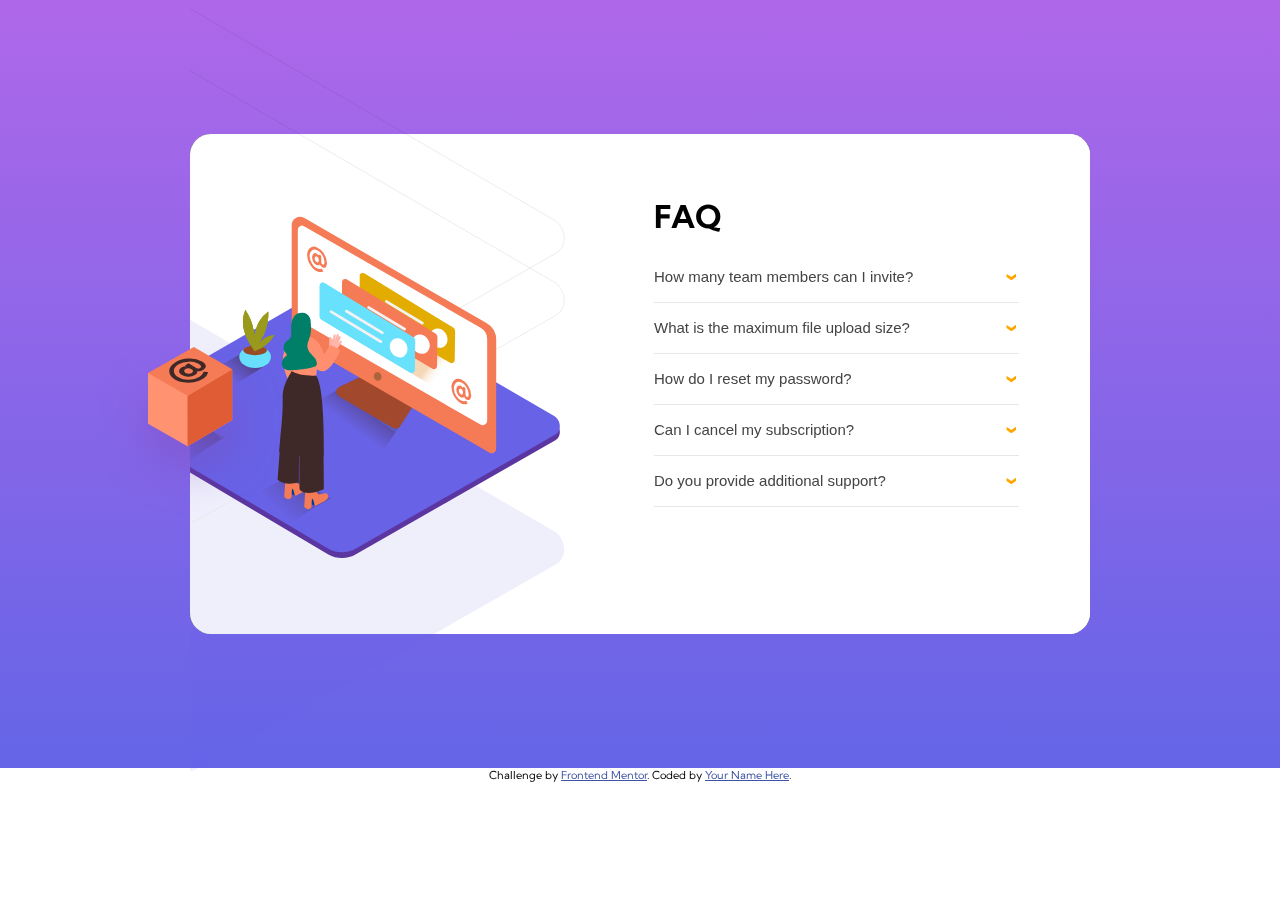
==== index.html @ ad5f296d "faq backdrop" ====
<!DOCTYPE html>
<html lang="en">
<head>
  <meta charset="UTF-8">
  <meta name="viewport" content="width=device-width, initial-scale=1.0"> <!-- displays site properly based on user's device -->

  <link rel="icon" type="image/png" sizes="32x32" href="./images/favicon-32x32.png">

  <link rel="stylesheet" href="css/style.css">
  
  <title>Frontend Mentor | FAQ Accordion Card</title>

</head>
<body>
  <main>
    <div class="card">
      <div class="col" id="column1">
        <div class="imgWrapper">
        <img src="/images/bg-pattern-desktop.svg" id="patternDesktop">

        <img src="/images/illustration-woman-online-desktop.svg" id="womanDesktop">

        </div>
        <img src="/images/illustration-box-desktop.svg" id="boxDesktop">
      </div>
      <!-- <img src="/images/illustration-box-desktop.svg" id="boxDesktop"> -->
      <div class="col" id="column2">
        <div id="column2Wrapper">
        <div class="col-header">FAQ</div>

        <div class="accordion-wrapper">

          <button class="accordion">How many team members can I invite?</button>
          <div class="panel">
            <p>You can invite up to 2 additional users on the Free plan. There is no limit on team members for the Premium plan.</p>
          </div>

          <button class="accordion">What is the maximum file upload size?</button>
          <div class="panel">
            <p>No more than 2GB. All files in your account must fit your allotted storage space.</p>
          </div>

          <button class="accordion">How do I reset my password?</button>
          <div class="panel">
            <p> Click “Forgot password” from the login page or “Change password” from your profile page. A reset link will be emailed to you.</p>
          </div>

          <button class="accordion">Can I cancel my subscription?</button>
          <div class="panel">
            <p>Yes! Send us a message and we’ll process your request no questions asked.</p>
          </div>

          <button class="accordion">Do you provide additional support?</button>
          <div class="panel">
            <p>Chat and email support is available 24/7. Phone lines are open during normal business hours.</p>
          </div>

        </div>

        </div>


      </div>
    </div>
  </main>

  <div class="attribution">
    Challenge by <a href="https://www.frontendmentor.io?ref=challenge" target="_blank">Frontend Mentor</a>. 
    Coded by <a href="#">Your Name Here</a>.
  </div>
  <script src="https://code.jquery.com/jquery-3.6.3.js"></script>
  <script src="/js/script.js"></script>
</body>
</html>
---- css/style.css ----
@import url('https://fonts.googleapis.com/css2?family=Kumbh+Sans:wght@400;700&display=swap');

html {
    font-family: 'Kumbh Sans', sans-serif;
    font-size: 14px;
    font-weight: 400;
}

body {
    display: flex;
    flex-direction: column;
    justify-content: center;
    align-items: center;
    margin: unset;
}

main {
    display: flex;
    flex-direction: column;
    justify-content: center;
    align-items: center;
    background-image: linear-gradient(hsl(273, 75%, 66%), hsl(240, 73%, 65%));
    background-repeat: no-repeat;
    max-width: 1440px;
    min-width: 375px;
    width: 100%;
    height: 768px;
}

.card {
    display: flex;
    flex-direction: row;
    justify-content: center;
    max-width: 900px;
    max-height: 500px;
    height: 100%;
    width: 100%;
    background-color: white;
    border-radius: 1.5rem;
    /* overflow: hidden; */
    backdrop-filter: invert(1);
}

.col {
    display: flex;
    flex-direction: column;
    justify-content: center;
    flex-grow: 1;
    flex-basis: 0;
    overflow: hidden;
}

/*****************/
/* COLUMN 1 LEFT */
/*****************/

.imgWrapper {
    position: absolute;
    overflow: hidden;
}

#column1 {
    /* position: relative;
    top: 0;
    left: 0; */
    align-self: center;
}

img#patternDesktop {
    position: relative;
    width: 800px;
    left: -425px;
    top: 0;
}

img#womanDesktop {
    position: absolute;
    width: 450px;
    left: -80px;
    top: 225px;
}

img#boxDesktop {
    position: absolute;
    width: 180px;
    margin-left: -90px;
    margin-bottom: -95px;
    /* z-index: 1; */
}

/******************/
/* COLUMN 2 RIGHT */
/******************/

#column2 {
    align-self: flex-start;
    justify-content: flex-start;
    height: 100%;
    z-index: 2;
    background-color: rgba(255, 255, 255, 0.75);
    border-top-right-radius: 1.5rem;
    border-bottom-right-radius: 1.5rem;
    /* padding-left: 1rem;
    margin-left: -1rem; */
}
#column2Wrapper {
    backdrop-filter: blur(10px);
    padding-left: 1rem;
}
.col-header {
    font-size: 2.25rem;
    font-weight: 700;
    margin-top: 2em;
    margin-bottom: 0.5em;
}

/******************/
/* ACCORDION */
/******************/

.accordion-wrapper {
    max-width: 365px;
    padding-right: 2rem;

}
.accordion {
    display: flex;
    flex-direction: row;
    justify-content: space-between;
    background-color: unset;
    color: #444;
    cursor: pointer;
    padding: 18px 0px;
    width: 100%;
    border: none;
    text-align: left;
    outline: none;
    font-size: 15px;
    transition: 0.4s;
    line-height: 1rem;
}
  
.active {
    font-weight: 700;
}

.accordion:not(.active):hover {
    color: orange;
}

.accordion:after {
    content: '\2039';
    color: orange;
    font-weight: bold;
    float: right;
    margin-right: 5px;
    font-size: 24px;
    rotate: -90deg;
    margin-left: 0.5rem;
}

.active:after {
    rotate: 90deg;
    margin-right: 2px;
}

.panel {
    /* background-color: white; */
    max-height: 0;
    overflow: hidden;
    transition: max-height 0.2s ease-out;
    border-bottom: 1px solid hsl(240, 5%, 91%);
    padding-right: 1.5rem;
}

.panel>p {
    margin: 0;
    padding: 0 0 18px 0;    
}

/******************/
/* FOOTER */
/******************/


.attribution { font-size: 11px; text-align: center; }
.attribution a { color: hsl(228, 45%, 44%); }
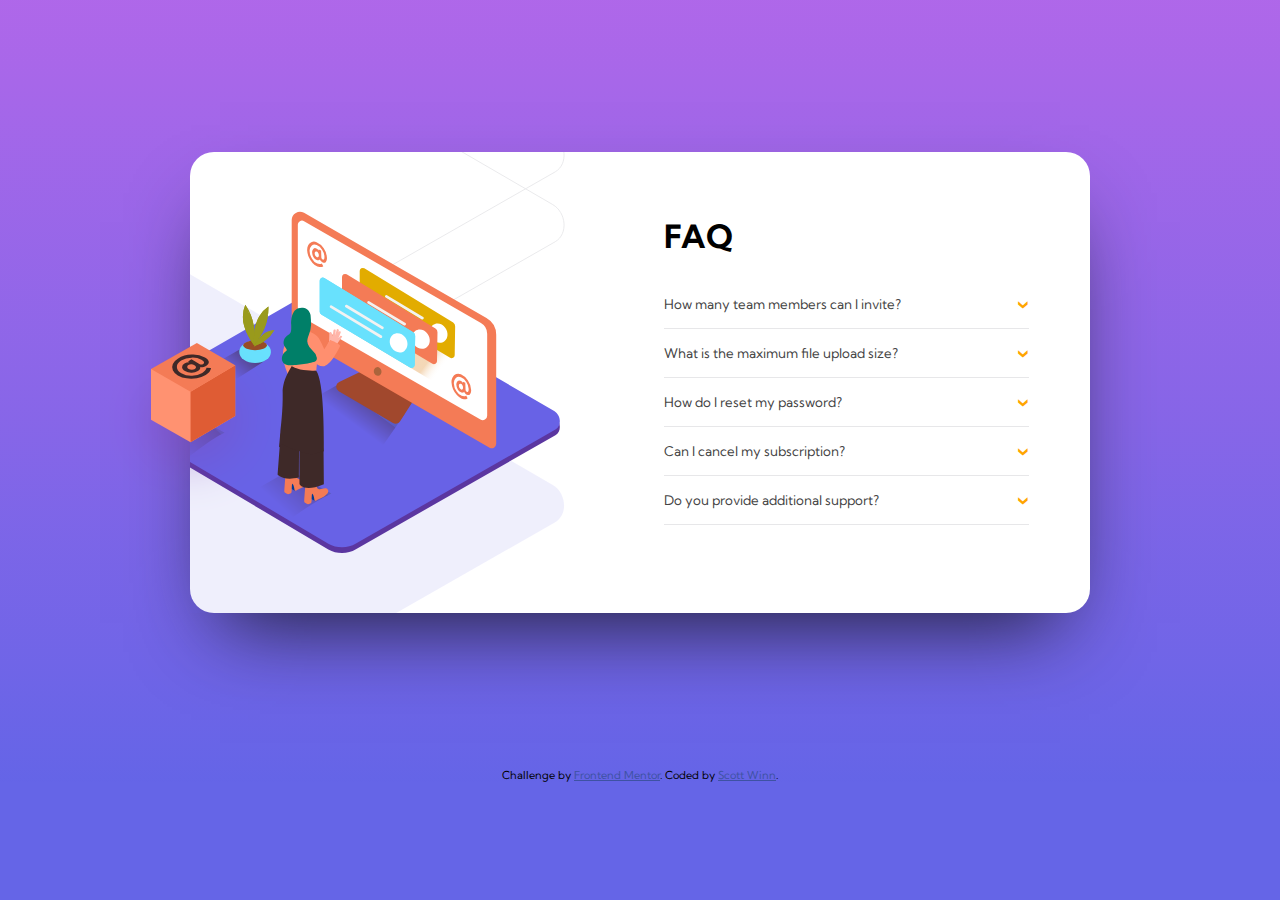
==== commit f81d17de: "change filenames" ====
--- a/index.html
+++ b/index.html
@@ -7,67 +7,68 @@
   <link rel="icon" type="image/png" sizes="32x32" href="./images/favicon-32x32.png">
 
   <link rel="stylesheet" href="css/style.css">
+  <!-- <link rel="stylesheet" media="screen and (max-width: 479px)" href="css/style-mobile.css"> -->
   
   <title>Frontend Mentor | FAQ Accordion Card</title>
 
 </head>
 <body>
-  <main>
-    <div class="card">
-      <div class="col" id="column1">
-        <div class="imgWrapper">
-        <img src="/images/bg-pattern-desktop.svg" id="patternDesktop">
+  <main class="main">
+    <section class="faq">
+      <div class="faq__card">
+        <div class="faq__column faq__column--left">
+          <div class="faq__image--box"></div>
+          <div class="faq__image--woman"></div>
+        </div>
+        <div class="faq__column faq__column--right">
+          <div class="faq__column-wrapper">
+            <div class="faq__header">FAQ</div>
 
-        <img src="/images/illustration-woman-online-desktop.svg" id="womanDesktop">
+            <div class="faq__accordion">
+
+              <button class="accordion">How many team members can I invite?</button>
+              <div class="panel">
+                <p>You can invite up to 2 additional users on the Free plan. There is no limit on team members for the Premium plan.</p>
+              </div>
+
+              <button class="accordion">What is the maximum file upload size?</button>
+              <div class="panel">
+                <p>No more than 2GB. All files in your account must fit your allotted storage space.</p>
+              </div>
+
+              <button class="accordion">How do I reset my password?</button>
+              <div class="panel">
+                <p> Click “Forgot password” from the login page or “Change password” from your profile page. A reset link will be emailed to you.</p>
+              </div>
+
+              <button class="accordion">Can I cancel my subscription?</button>
+              <div class="panel">
+                <p>Yes! Send us a message and we’ll process your request no questions asked.</p>
+              </div>
+
+              <button class="accordion">Do you provide additional support?</button>
+              <div class="panel">
+                <p>Chat and email support is available 24/7. Phone lines are open during normal business hours.</p>
+              </div>
+
+            </div>
+
+          </div>
+
 
         </div>
-        <img src="/images/illustration-box-desktop.svg" id="boxDesktop">
       </div>
-      <!-- <img src="/images/illustration-box-desktop.svg" id="boxDesktop"> -->
-      <div class="col" id="column2">
-        <div id="column2Wrapper">
-        <div class="col-header">FAQ</div>
+    </section>
 
-        <div class="accordion-wrapper">
-
-          <button class="accordion">How many team members can I invite?</button>
-          <div class="panel">
-            <p>You can invite up to 2 additional users on the Free plan. There is no limit on team members for the Premium plan.</p>
-          </div>
-
-          <button class="accordion">What is the maximum file upload size?</button>
-          <div class="panel">
-            <p>No more than 2GB. All files in your account must fit your allotted storage space.</p>
-          </div>
-
-          <button class="accordion">How do I reset my password?</button>
-          <div class="panel">
-            <p> Click “Forgot password” from the login page or “Change password” from your profile page. A reset link will be emailed to you.</p>
-          </div>
-
-          <button class="accordion">Can I cancel my subscription?</button>
-          <div class="panel">
-            <p>Yes! Send us a message and we’ll process your request no questions asked.</p>
-          </div>
-
-          <button class="accordion">Do you provide additional support?</button>
-          <div class="panel">
-            <p>Chat and email support is available 24/7. Phone lines are open during normal business hours.</p>
-          </div>
-
-        </div>
-
-        </div>
-
-
-      </div>
-    </div>
   </main>
 
-  <div class="attribution">
-    Challenge by <a href="https://www.frontendmentor.io?ref=challenge" target="_blank">Frontend Mentor</a>. 
-    Coded by <a href="#">Your Name Here</a>.
-  </div>
+  <footer class="footer">
+    <section class="attribution">
+      Challenge by <a href="https://www.frontendmentor.io?ref=challenge" target="_blank">Frontend Mentor</a>. 
+      Coded by <a href="https://www.scottwinn.dev">Scott Winn</a>.  
+    </section>
+  </footer>
+
   <script src="https://code.jquery.com/jquery-3.6.3.js"></script>
   <script src="/js/script.js"></script>
 </body>
--- a/css/style.css
+++ b/css/style.css
@@ -1,9 +1,11 @@
 @import url('https://fonts.googleapis.com/css2?family=Kumbh+Sans:wght@400;700&display=swap');
 
-html {
-    font-family: 'Kumbh Sans', sans-serif;
-    font-size: 14px;
-    font-weight: 400;
+:root {
+    --veryDarkDesaturatedBlue: hsl(238, 29%, 16%);
+}
+
+* {
+    margin: 0;
 }
 
 body {
@@ -12,116 +14,97 @@
     justify-content: center;
     align-items: center;
     margin: unset;
-}
-
-main {
+    background: linear-gradient(0deg, hsl(240, 73%, 65%) 0%, hsl(273, 75%, 66%) 100%) repeat-x hsl(240, 73%, 65%);
+    font-family: 'Kumbh Sans', sans-serif;
+    font-size: 12px;
+    font-weight: 400;
+}
+
+.main {
+    display: flex;
+    flex-direction: column;
+    align-items: center;
+    min-width: 375px;
+    width: 100%;
+    min-height: 768px;
+    box-sizing: border-box;
+    padding: 1.5rem;
+}
+
+.faq {
     display: flex;
     flex-direction: column;
     justify-content: center;
     align-items: center;
-    background-image: linear-gradient(hsl(273, 75%, 66%), hsl(240, 73%, 65%));
-    background-repeat: no-repeat;
-    max-width: 1440px;
-    min-width: 375px;
-    width: 100%;
-    height: 768px;
-}
-
-.card {
-    display: flex;
-    flex-direction: row;
-    justify-content: center;
-    max-width: 900px;
-    max-height: 500px;
-    height: 100%;
-    width: 100%;
+}
+
+
+.faq__card {
+    display: flex;
+    flex-direction: column;
+    margin-top: 8rem;
     background-color: white;
     border-radius: 1.5rem;
-    /* overflow: hidden; */
-    backdrop-filter: invert(1);
-}
-
-.col {
-    display: flex;
-    flex-direction: column;
-    justify-content: center;
-    flex-grow: 1;
-    flex-basis: 0;
-    overflow: hidden;
-}
+    /* backdrop-filter: invert(1); */
+    box-shadow: 0 40px 80px -30px var(--veryDarkDesaturatedBlue);
+}
+
 
 /*****************/
 /* COLUMN 1 LEFT */
 /*****************/
 
-.imgWrapper {
+.faq__column--left {
+    position: relative;
+    background: url(/images/bg-pattern-mobile.svg) no-repeat;
+    background-size: 75%;
+    background-position: center top;
+    height: 130px;
+}
+
+.faq__image--woman {
     position: absolute;
-    overflow: hidden;
-}
-
-#column1 {
-    /* position: relative;
-    top: 0;
-    left: 0; */
-    align-self: center;
-}
-
-img#patternDesktop {
-    position: relative;
-    width: 800px;
-    left: -425px;
-    top: 0;
-}
-
-img#womanDesktop {
-    position: absolute;
-    width: 450px;
-    left: -80px;
-    top: 225px;
-}
-
-img#boxDesktop {
-    position: absolute;
-    width: 180px;
-    margin-left: -90px;
-    margin-bottom: -95px;
-    /* z-index: 1; */
+    width: 100%;
+    background: url(/images/illustration-woman-online-mobile.svg) no-repeat;
+    background-position: center center;
+    background-size: 75%;
+    top: -150px;
+    height: 200%;
+}
+
+.faq__image--box {
+    display: none;
 }
 
 /******************/
 /* COLUMN 2 RIGHT */
 /******************/
 
-#column2 {
+.faq__column--right {
     align-self: flex-start;
     justify-content: flex-start;
     height: 100%;
     z-index: 2;
-    background-color: rgba(255, 255, 255, 0.75);
-    border-top-right-radius: 1.5rem;
-    border-bottom-right-radius: 1.5rem;
-    /* padding-left: 1rem;
-    margin-left: -1rem; */
-}
-#column2Wrapper {
-    backdrop-filter: blur(10px);
-    padding-left: 1rem;
-}
-.col-header {
-    font-size: 2.25rem;
+}
+
+.faq__column-wrapper {
+    /* backdrop-filter: blur(10px); */
+    padding: 0 1.5rem;
+}
+
+.faq__header {
+    font-size: 2rem;
     font-weight: 700;
-    margin-top: 2em;
-    margin-bottom: 0.5em;
+    text-align: center;
 }
 
 /******************/
 /* ACCORDION */
 /******************/
 
-.accordion-wrapper {
+.faq__accordion {
     max-width: 365px;
-    padding-right: 2rem;
-
+    padding: 1.5rem 0 3rem 0;
 }
 .accordion {
     display: flex;
@@ -130,14 +113,15 @@
     background-color: unset;
     color: #444;
     cursor: pointer;
-    padding: 18px 0px;
+    padding: 1rem 0px;
     width: 100%;
     border: none;
     text-align: left;
     outline: none;
-    font-size: 15px;
     transition: 0.4s;
     line-height: 1rem;
+    font-family: 'Kumbh Sans', sans-serif;
+    font-weight: 400;
 }
   
 .active {
@@ -165,7 +149,6 @@
 }
 
 .panel {
-    /* background-color: white; */
     max-height: 0;
     overflow: hidden;
     transition: max-height 0.2s ease-out;
@@ -182,6 +165,63 @@
 /* FOOTER */
 /******************/
 
-
 .attribution { font-size: 11px; text-align: center; }
-.attribution a { color: hsl(228, 45%, 44%); }+.attribution a { color: hsl(228, 45%, 44%); }
+
+
+/******************/
+/* MEDIA QUERIES */
+/******************/
+
+
+@media screen and (min-width: 1000px) {
+    .faq__card {
+        flex-direction: row;
+        width: 900px;
+    }
+    .faq__column--left {
+        flex: auto;
+        position: relative;
+        background: url(/images/bg-pattern-desktop.svg) no-repeat;
+        background-size: 200%;
+        background-position: left -525px top -275px;
+        height: unset;
+
+    }
+    .faq__image--woman {
+        position: unset;
+        width: 100%;
+        background: url(/images/illustration-woman-online-desktop.svg) no-repeat;
+        background-position: left -80px center;
+        background-size: 100%;
+        height: 100%;
+    }
+    
+    .faq__image--box {
+        display: block;
+        position: absolute;
+        height: 50%;
+        width: 40%;
+        background: url(/images/illustration-box-desktop.svg) no-repeat;
+        background-position: center center;
+        background-size: 100%;
+        left: -87px;
+        top: 160px;
+        z-index: 1;
+    }
+    .faq__column--right {
+        width: 450px;
+    }
+    .faq__column-wrapper {
+        padding: 4rem 1.5rem;
+    }
+    .faq__header {
+        text-align: left;
+    }
+    .faq__accordion {
+        max-width: 365px;
+        padding: 1.5rem 0 1.5rem 0;
+    }
+    
+}
+
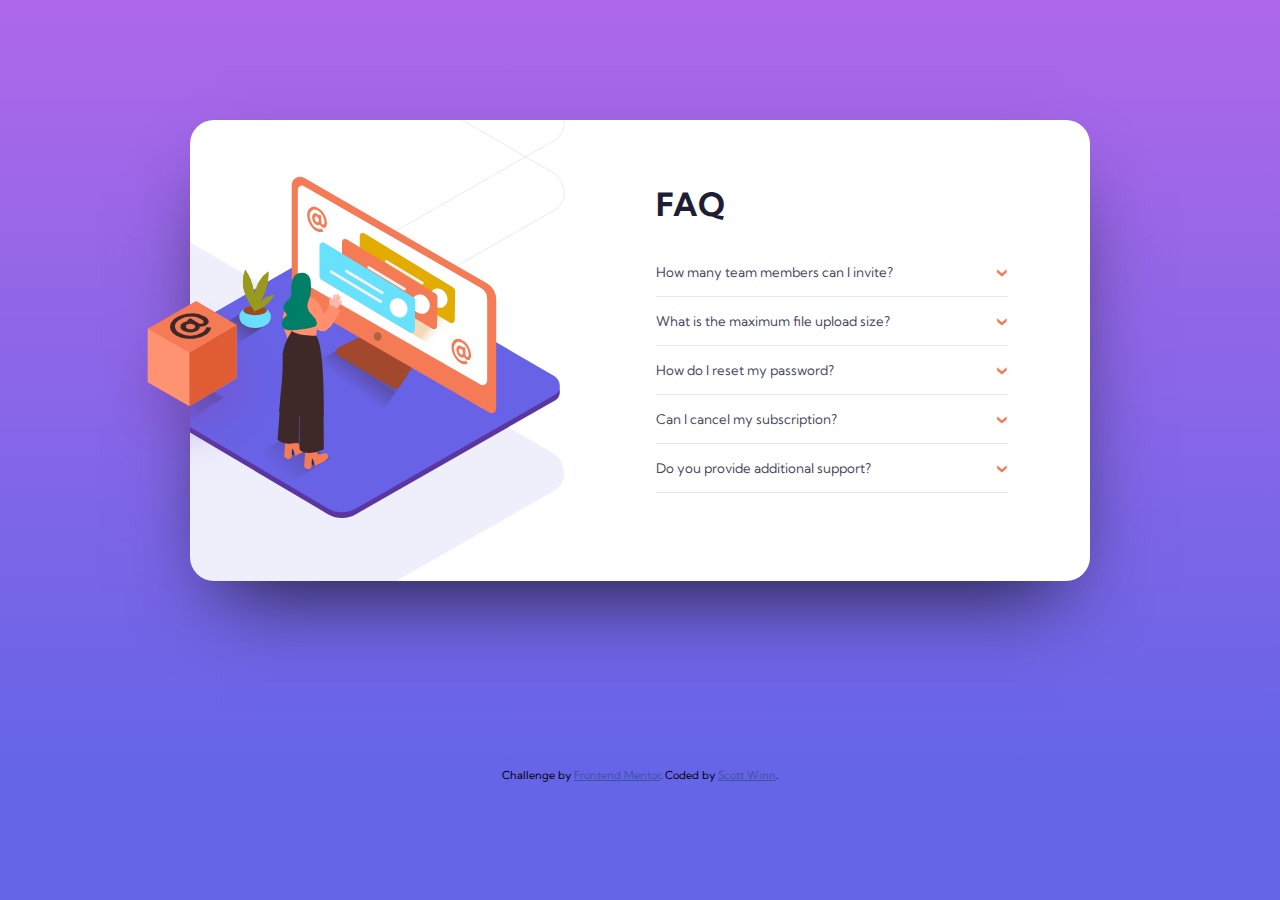
==== commit a6a36906: "text colors" ====
--- a/index.html
+++ b/index.html
@@ -28,33 +28,32 @@
 
               <button class="accordion">How many team members can I invite?</button>
               <div class="panel">
-                <p>You can invite up to 2 additional users on the Free plan. There is no limit on team members for the Premium plan.</p>
+                <p class="panel__text">You can invite up to 2 additional users on the Free plan. There is no limit on team members for the Premium plan.</p>
               </div>
 
               <button class="accordion">What is the maximum file upload size?</button>
               <div class="panel">
-                <p>No more than 2GB. All files in your account must fit your allotted storage space.</p>
+                <p class="panel__text">No more than 2GB. All files in your account must fit your allotted storage space.</p>
               </div>
 
               <button class="accordion">How do I reset my password?</button>
               <div class="panel">
-                <p> Click “Forgot password” from the login page or “Change password” from your profile page. A reset link will be emailed to you.</p>
+                <p class="panel__text"> Click “Forgot password” from the login page or “Change password” from your profile page. A reset link will be emailed to you.</p>
               </div>
 
               <button class="accordion">Can I cancel my subscription?</button>
               <div class="panel">
-                <p>Yes! Send us a message and we’ll process your request no questions asked.</p>
+                <p class="panel__text">Yes! Send us a message and we’ll process your request no questions asked.</p>
               </div>
 
               <button class="accordion">Do you provide additional support?</button>
               <div class="panel">
-                <p>Chat and email support is available 24/7. Phone lines are open during normal business hours.</p>
+                <p class="panel__text">Chat and email support is available 24/7. Phone lines are open during normal business hours.</p>
               </div>
 
             </div>
 
           </div>
-
 
         </div>
       </div>
--- a/css/style.css
+++ b/css/style.css
@@ -1,7 +1,16 @@
 @import url('https://fonts.googleapis.com/css2?family=Kumbh+Sans:wght@400;700&display=swap');
 
 :root {
+    /* text */
     --veryDarkDesaturatedBlue: hsl(238, 29%, 16%);
+    --softRed: hsl(14, 88%, 65%);
+    --veryDarkGrayishBlue: hsl(237, 12%, 33%);
+    --darkGrayishBlue: hsl(240, 6%, 50%);
+    /* gradient */
+    --softViolet: hsl(273, 75%, 66%);
+    --softBlue: hsl(240, 73%, 65%);
+    /* dividers */
+    --lightGrayishBlue: hsl(240, 5%, 91%);
 }
 
 * {
@@ -14,7 +23,7 @@
     justify-content: center;
     align-items: center;
     margin: unset;
-    background: linear-gradient(0deg, hsl(240, 73%, 65%) 0%, hsl(273, 75%, 66%) 100%) repeat-x hsl(240, 73%, 65%);
+    background: linear-gradient(0deg, var(--softBlue) 0%, var(--softViolet) 100%) repeat-x var(--softBlue);
     font-family: 'Kumbh Sans', sans-serif;
     font-size: 12px;
     font-weight: 400;
@@ -96,6 +105,7 @@
     font-size: 2rem;
     font-weight: 700;
     text-align: center;
+    color: var(--veryDarkDesaturatedBlue);
 }
 
 /******************/
@@ -111,7 +121,8 @@
     flex-direction: row;
     justify-content: space-between;
     background-color: unset;
-    color: #444;
+    color: var(--veryDarkGrayishBlue);
+
     cursor: pointer;
     padding: 1rem 0px;
     width: 100%;
@@ -126,15 +137,16 @@
   
 .active {
     font-weight: 700;
+    color: var(--veryDarkDesaturatedBlue);
 }
 
 .accordion:not(.active):hover {
-    color: orange;
+    color: var(--softRed);
 }
 
 .accordion:after {
     content: '\2039';
-    color: orange;
+    color: #F47B56;
     font-weight: bold;
     float: right;
     margin-right: 5px;
@@ -145,18 +157,19 @@
 
 .active:after {
     rotate: 90deg;
-    margin-right: 2px;
+    margin-right: -1px;
 }
 
 .panel {
     max-height: 0;
     overflow: hidden;
     transition: max-height 0.2s ease-out;
-    border-bottom: 1px solid hsl(240, 5%, 91%);
+    border-bottom: 1px solid var(--lightGrayishBlue);
     padding-right: 1.5rem;
 }
 
-.panel>p {
+.panel__text {
+    color: var(--darkGrayishBlue);
     margin: 0;
     padding: 0 0 18px 0;    
 }
@@ -178,6 +191,7 @@
     .faq__card {
         flex-direction: row;
         width: 900px;
+        margin-top: 6rem;
     }
     .faq__column--left {
         flex: auto;
@@ -192,34 +206,37 @@
         position: unset;
         width: 100%;
         background: url(/images/illustration-woman-online-desktop.svg) no-repeat;
-        background-position: left -80px center;
+        background-position: left -80px top;
         background-size: 100%;
         height: 100%;
+        margin-top: 3.5rem;
     }
     
     .faq__image--box {
         display: block;
         position: absolute;
-        height: 50%;
-        width: 40%;
+        height: 190px;
+        width: 190px;
+        /* height: 50%;
+        width: 40%; */
         background: url(/images/illustration-box-desktop.svg) no-repeat;
         background-position: center center;
         background-size: 100%;
-        left: -87px;
-        top: 160px;
+        left: -5.8rem;
+        top: 11rem;
         z-index: 1;
     }
     .faq__column--right {
         width: 450px;
     }
     .faq__column-wrapper {
-        padding: 4rem 1.5rem;
+        padding: 4rem 1rem;
     }
     .faq__header {
         text-align: left;
     }
     .faq__accordion {
-        max-width: 365px;
+        max-width: 22rem;
         padding: 1.5rem 0 1.5rem 0;
     }
     
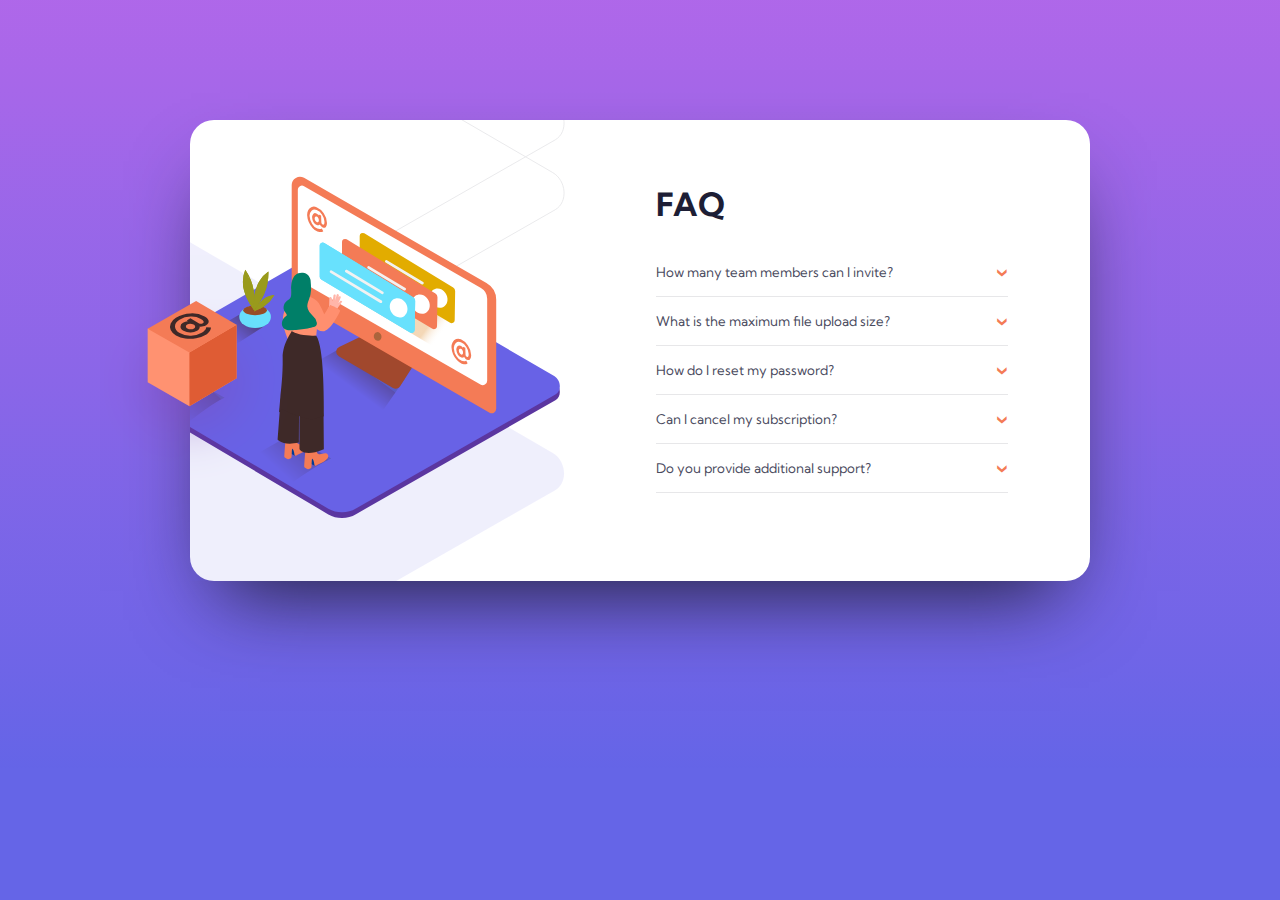
==== commit 755f5920: "Update index.html" ====
--- a/index.html
+++ b/index.html
@@ -61,12 +61,12 @@
 
   </main>
 
-  <footer class="footer">
+  <!-- <footer class="footer">
     <section class="attribution">
       Challenge by <a href="https://www.frontendmentor.io?ref=challenge" target="_blank">Frontend Mentor</a>. 
       Coded by <a href="https://www.scottwinn.dev">Scott Winn</a>.  
     </section>
-  </footer>
+  </footer> -->
 
   <script src="https://code.jquery.com/jquery-3.6.3.js"></script>
   <script src="/js/script.js"></script>
